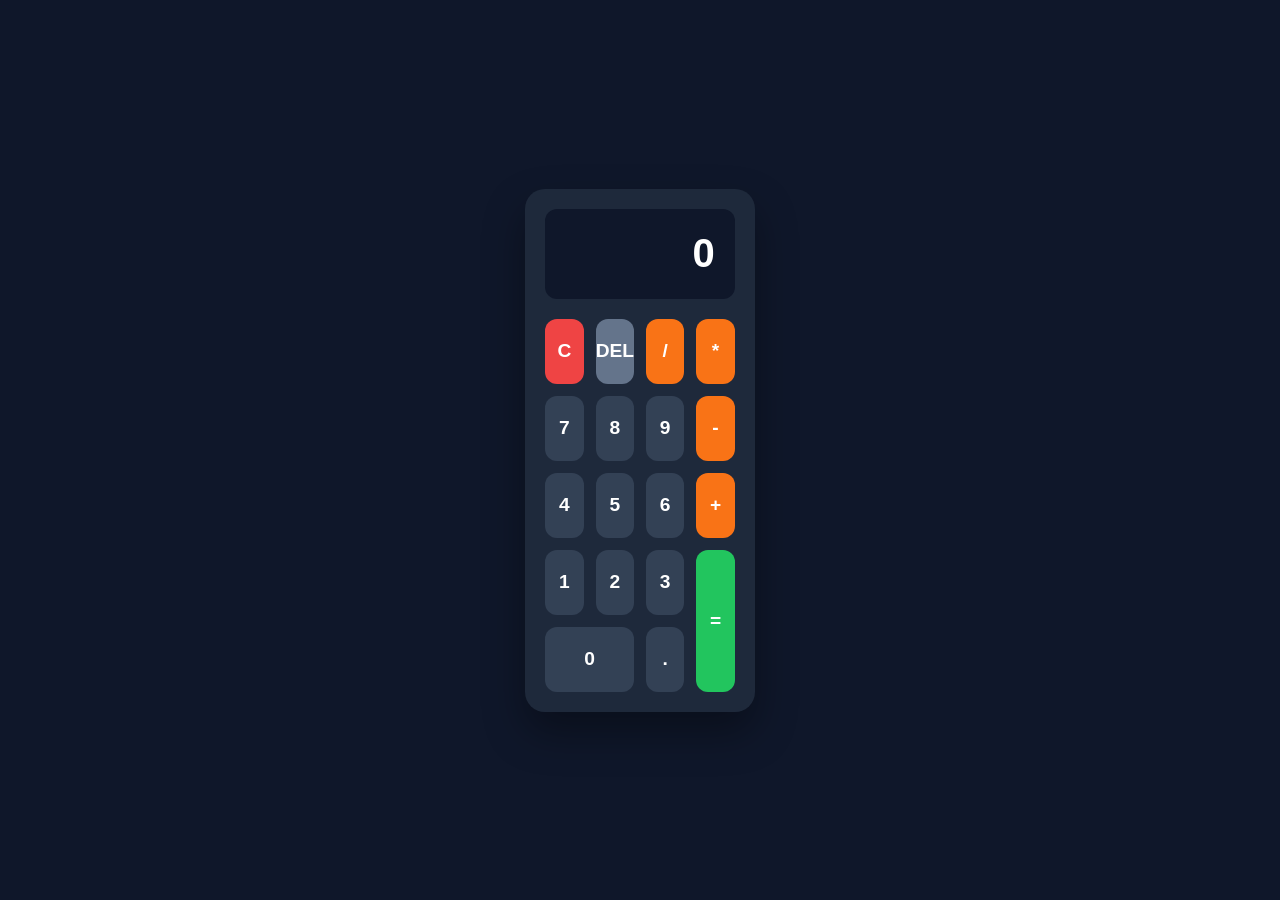
==== index.html @ e7bc676e "Build Nexsoft calculator application" ====
<!DOCTYPE html>
<html lang="en">
<head>
    <meta charset="UTF-8">
    <meta name="viewport" content="width=device-width, initial-scale=1.0">
    <title>Nexsoft Calculator App</title>
    <link rel="stylesheet" href="style.css">
</head>
<body>
    <!-- Calculator App -->
    <main class="calculator-page">
        <section class="calculator" aria-label="Calculator">
            <div class="calculator-display" id="calculatorDisplay">0</div>

            <div class="calculator-buttons">
                <button class="calculator-btn clear-btn" data-action="clear">C</button>
                <button class="calculator-btn delete-btn" data-action="delete">DEL</button>
                <button class="calculator-btn operator-btn" data-value="/">/</button>
                <button class="calculator-btn operator-btn" data-value="*">*</button>

                <button class="calculator-btn" data-value="7">7</button>
                <button class="calculator-btn" data-value="8">8</button>
                <button class="calculator-btn" data-value="9">9</button>
                <button class="calculator-btn operator-btn" data-value="-">-</button>

                <button class="calculator-btn" data-value="4">4</button>
                <button class="calculator-btn" data-value="5">5</button>
                <button class="calculator-btn" data-value="6">6</button>
                <button class="calculator-btn operator-btn" data-value="+">+</button>

                <button class="calculator-btn" data-value="1">1</button>
                <button class="calculator-btn" data-value="2">2</button>
                <button class="calculator-btn" data-value="3">3</button>
                <button class="calculator-btn equals-btn" data-action="equals">=</button>

                <button class="calculator-btn zero-btn" data-value="0">0</button>
                <button class="calculator-btn" data-value=".">.</button>
            </div>
        </section>
    </main>

    <script src="script.js"></script>
</body>
</html>
---- style.css ----
/* Reset */

* {
    margin: 0;
    padding: 0;
    box-sizing: border-box;
}

/* Page */

body {
    min-height: 100vh;
    display: flex;
    justify-content: center;
    align-items: center;
    font-family: Arial, Helvetica, sans-serif;
    background-color: #0f172a;
    color: #ffffff;
    padding: 20px;
}

/* Calculator Container */

.calculator {
    width: 100%;
    max-width: 400px;
    background-color: #1e293b;
    border-radius: 20px;
    padding: 20px;
    box-shadow: 0 20px 40px rgba(0, 0, 0, 0.35);
}

/* Display */

.calculator-display {
    width: 100%;
    min-height: 90px;
    background-color: #0f172a;
    border-radius: 12px;
    margin-bottom: 20px;
    padding: 20px;
    text-align: right;
    font-size: clamp(1.8rem, 5vw, 2.5rem);
    font-weight: bold;
    display: flex;
    justify-content: flex-end;
    align-items: center;
    overflow: hidden;
    word-break: break-all;
}

/* Button Grid */

.calculator-buttons {
    display: grid;
    grid-template-columns: repeat(4, 1fr);
    gap: 12px;
}

/* Buttons */

.calculator-btn {
    border: none;
    border-radius: 12px;
    background-color: #334155;
    color: #ffffff;
    font-size: 1.2rem;
    font-weight: 700;
    min-height: 65px;
    cursor: pointer;
    transition: transform 0.15s ease, opacity 0.15s ease;
}

/* Hover State */

.calculator-btn:hover {
    opacity: 0.9;
}

/* Active State */

.calculator-btn:active {
    transform: scale(0.96);
}

/* Operator Buttons */

.operator-btn {
    background-color: #f97316;
}

/* Equals Button */

.equals-btn {
    background-color: #22c55e;
    grid-row: span 2;
}

/* Clear Button */

.clear-btn {
    background-color: #ef4444;
}

/* Delete Button */

.delete-btn {
    background-color: #64748b;
}

/* Zero Button */

.zero-btn {
    grid-column: span 2;
}

/* Mobile */

@media (max-width: 480px) {
    .calculator {
        padding: 15px;
    }

    .calculator-btn {
        min-height: 60px;
        font-size: 1.1rem;
    }

    .calculator-display {
        min-height: 80px;
        padding: 15px;
    }
}
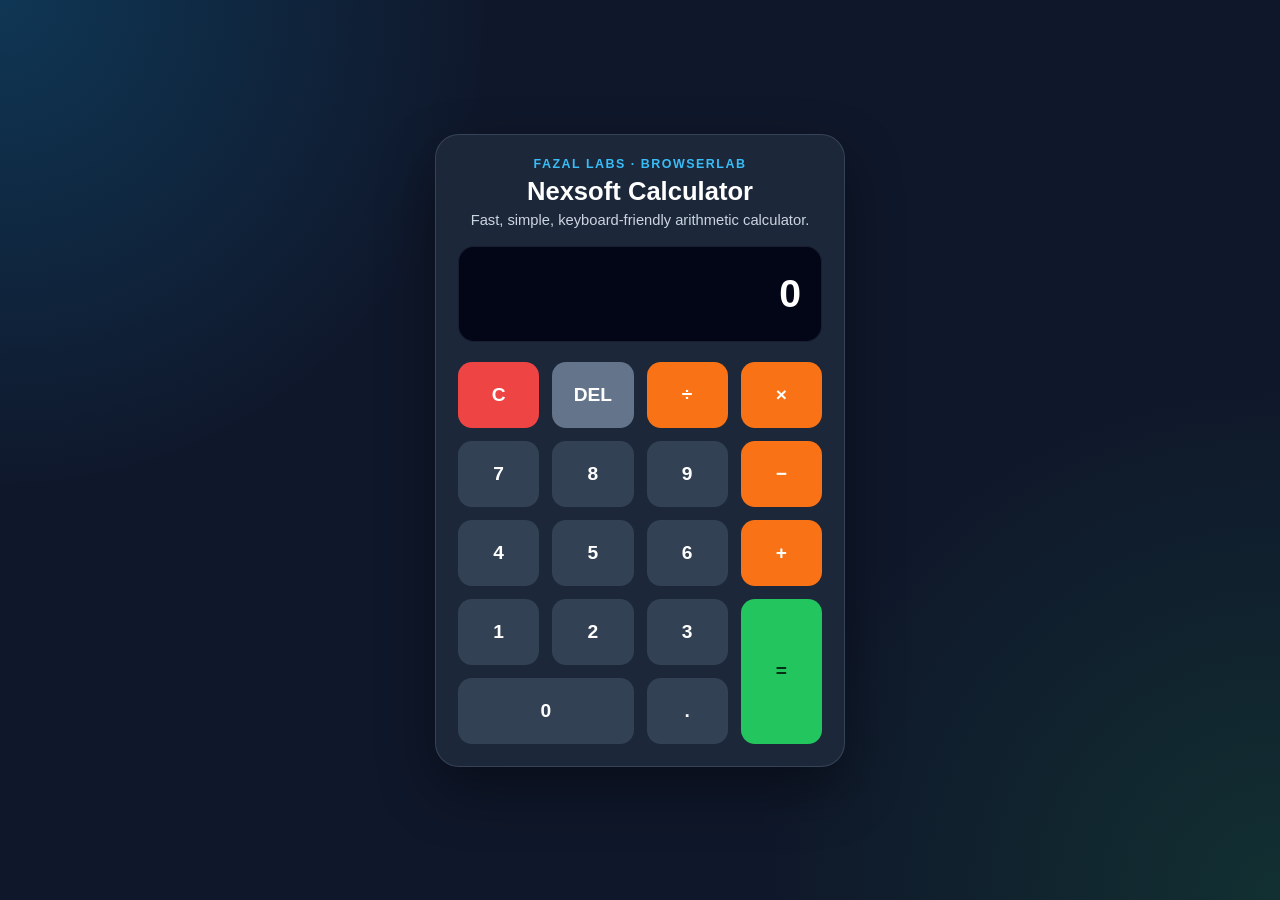
==== commit e7ce132c: "Polish calculator app accessibility and documentation" ====
--- a/index.html
+++ b/index.html
@@ -1,44 +1,63 @@
-<!DOCTYPE html>
+<!doctype html>
 <html lang="en">
+
 <head>
     <meta charset="UTF-8">
     <meta name="viewport" content="width=device-width, initial-scale=1.0">
+    <meta name="description"
+        content="A responsive Nexsoft calculator app built with HTML, CSS, and vanilla JavaScript.">
+
     <title>Nexsoft Calculator App</title>
+
     <link rel="stylesheet" href="style.css">
 </head>
+
 <body>
-    <!-- Calculator App -->
     <main class="calculator-page">
-        <section class="calculator" aria-label="Calculator">
-            <div class="calculator-display" id="calculatorDisplay">0</div>
+        <section class="calculator" aria-label="Calculator app">
+            <header class="calculator-header">
+                <p class="brand-label">Fazal Labs · BrowserLab</p>
+                <h1>Nexsoft Calculator</h1>
+                <p>Fast, simple, keyboard-friendly arithmetic calculator.</p>
+            </header>
+
+            <div class="calculator-display" id="calculatorDisplay" aria-live="polite" aria-label="Calculator display">
+                0
+            </div>
 
             <div class="calculator-buttons">
-                <button class="calculator-btn clear-btn" data-action="clear">C</button>
-                <button class="calculator-btn delete-btn" data-action="delete">DEL</button>
-                <button class="calculator-btn operator-btn" data-value="/">/</button>
-                <button class="calculator-btn operator-btn" data-value="*">*</button>
+                <button class="calculator-btn clear-btn" type="button" data-action="clear"
+                    aria-label="Clear calculator">C</button>
+                <button class="calculator-btn delete-btn" type="button" data-action="delete"
+                    aria-label="Delete last character">DEL</button>
+                <button class="calculator-btn operator-btn" type="button" data-value="/" aria-label="Divide">÷</button>
+                <button class="calculator-btn operator-btn" type="button" data-value="*"
+                    aria-label="Multiply">×</button>
 
-                <button class="calculator-btn" data-value="7">7</button>
-                <button class="calculator-btn" data-value="8">8</button>
-                <button class="calculator-btn" data-value="9">9</button>
-                <button class="calculator-btn operator-btn" data-value="-">-</button>
+                <button class="calculator-btn" type="button" data-value="7">7</button>
+                <button class="calculator-btn" type="button" data-value="8">8</button>
+                <button class="calculator-btn" type="button" data-value="9">9</button>
+                <button class="calculator-btn operator-btn" type="button" data-value="-"
+                    aria-label="Subtract">−</button>
 
-                <button class="calculator-btn" data-value="4">4</button>
-                <button class="calculator-btn" data-value="5">5</button>
-                <button class="calculator-btn" data-value="6">6</button>
-                <button class="calculator-btn operator-btn" data-value="+">+</button>
+                <button class="calculator-btn" type="button" data-value="4">4</button>
+                <button class="calculator-btn" type="button" data-value="5">5</button>
+                <button class="calculator-btn" type="button" data-value="6">6</button>
+                <button class="calculator-btn operator-btn" type="button" data-value="+" aria-label="Add">+</button>
 
-                <button class="calculator-btn" data-value="1">1</button>
-                <button class="calculator-btn" data-value="2">2</button>
-                <button class="calculator-btn" data-value="3">3</button>
-                <button class="calculator-btn equals-btn" data-action="equals">=</button>
+                <button class="calculator-btn" type="button" data-value="1">1</button>
+                <button class="calculator-btn" type="button" data-value="2">2</button>
+                <button class="calculator-btn" type="button" data-value="3">3</button>
+                <button class="calculator-btn equals-btn" type="button" data-action="equals"
+                    aria-label="Calculate result">=</button>
 
-                <button class="calculator-btn zero-btn" data-value="0">0</button>
-                <button class="calculator-btn" data-value=".">.</button>
+                <button class="calculator-btn zero-btn" type="button" data-value="0">0</button>
+                <button class="calculator-btn" type="button" data-value=".">.</button>
             </div>
         </section>
     </main>
 
     <script src="script.js"></script>
 </body>
+
 </html>
--- a/style.css
+++ b/style.css
@@ -1,133 +1,160 @@
-/* Reset */
-
 * {
-    margin: 0;
-    padding: 0;
-    box-sizing: border-box;
+  margin: 0;
+  padding: 0;
+  box-sizing: border-box;
 }
 
-/* Page */
-
 body {
-    min-height: 100vh;
-    display: flex;
-    justify-content: center;
-    align-items: center;
-    font-family: Arial, Helvetica, sans-serif;
-    background-color: #0f172a;
-    color: #ffffff;
-    padding: 20px;
+  min-height: 100vh;
+  font-family: Arial, Helvetica, sans-serif;
+  background:
+    radial-gradient(
+      circle at top left,
+      rgba(14, 165, 233, 0.22),
+      transparent 32%
+    ),
+    radial-gradient(
+      circle at bottom right,
+      rgba(34, 197, 94, 0.14),
+      transparent 34%
+    ),
+    #0f172a;
+  color: #ffffff;
 }
 
-/* Calculator Container */
+.calculator-page {
+  min-height: 100vh;
+  display: grid;
+  place-items: center;
+  padding: 20px;
+}
 
 .calculator {
-    width: 100%;
-    max-width: 400px;
-    background-color: #1e293b;
-    border-radius: 20px;
-    padding: 20px;
-    box-shadow: 0 20px 40px rgba(0, 0, 0, 0.35);
+  width: 100%;
+  max-width: 410px;
+  padding: 22px;
+  border: 1px solid rgba(148, 163, 184, 0.22);
+  border-radius: 24px;
+  background: rgba(30, 41, 59, 0.96);
+  box-shadow: 0 24px 55px rgba(0, 0, 0, 0.38);
 }
 
-/* Display */
+.calculator-header {
+  margin-bottom: 18px;
+  text-align: center;
+}
+
+.brand-label {
+  margin-bottom: 6px;
+  color: #38bdf8;
+  font-size: 0.78rem;
+  font-weight: 800;
+  letter-spacing: 0.12em;
+  text-transform: uppercase;
+}
+
+.calculator-header h1 {
+  margin-bottom: 6px;
+  font-size: 1.6rem;
+}
+
+.calculator-header p:last-child {
+  color: #cbd5e1;
+  font-size: 0.92rem;
+}
 
 .calculator-display {
-    width: 100%;
-    min-height: 90px;
-    background-color: #0f172a;
-    border-radius: 12px;
-    margin-bottom: 20px;
-    padding: 20px;
-    text-align: right;
-    font-size: clamp(1.8rem, 5vw, 2.5rem);
-    font-weight: bold;
-    display: flex;
-    justify-content: flex-end;
-    align-items: center;
-    overflow: hidden;
-    word-break: break-all;
+  width: 100%;
+  min-height: 96px;
+  margin-bottom: 20px;
+  padding: 20px;
+  border: 1px solid rgba(148, 163, 184, 0.15);
+  border-radius: 16px;
+  background: #020617;
+  color: #ffffff;
+  font-size: clamp(1.7rem, 5vw, 2.45rem);
+  font-weight: 800;
+  display: flex;
+  justify-content: flex-end;
+  align-items: center;
+  overflow: hidden;
+  text-align: right;
+  word-break: break-all;
 }
 
-/* Button Grid */
-
 .calculator-buttons {
-    display: grid;
-    grid-template-columns: repeat(4, 1fr);
-    gap: 12px;
+  display: grid;
+  grid-template-columns: repeat(4, 1fr);
+  gap: 13px;
 }
 
-/* Buttons */
-
 .calculator-btn {
-    border: none;
-    border-radius: 12px;
-    background-color: #334155;
-    color: #ffffff;
-    font-size: 1.2rem;
-    font-weight: 700;
-    min-height: 65px;
-    cursor: pointer;
-    transition: transform 0.15s ease, opacity 0.15s ease;
+  min-height: 66px;
+  border: 0;
+  border-radius: 14px;
+  background: #334155;
+  color: #ffffff;
+  font-size: 1.2rem;
+  font-weight: 800;
+  cursor: pointer;
+  transition:
+    transform 0.15s ease,
+    box-shadow 0.15s ease,
+    opacity 0.15s ease;
 }
 
-/* Hover State */
-
 .calculator-btn:hover {
-    opacity: 0.9;
+  opacity: 0.9;
+  box-shadow: 0 0 20px rgba(56, 189, 248, 0.18);
 }
 
-/* Active State */
+.calculator-btn:focus-visible {
+  outline: 3px solid #ffffff;
+  outline-offset: 3px;
+}
 
 .calculator-btn:active {
-    transform: scale(0.96);
+  transform: scale(0.96);
 }
 
-/* Operator Buttons */
-
 .operator-btn {
-    background-color: #f97316;
+  background: #f97316;
 }
 
-/* Equals Button */
-
 .equals-btn {
-    background-color: #22c55e;
-    grid-row: span 2;
+  grid-row: span 2;
+  background: #22c55e;
+  color: #052e16;
 }
 
-/* Clear Button */
-
 .clear-btn {
-    background-color: #ef4444;
+  background: #ef4444;
 }
 
-/* Delete Button */
-
 .delete-btn {
-    background-color: #64748b;
+  background: #64748b;
 }
 
-/* Zero Button */
-
 .zero-btn {
-    grid-column: span 2;
+  grid-column: span 2;
 }
 
-/* Mobile */
+@media (max-width: 480px) {
+  .calculator-page {
+    padding: 14px;
+  }
 
-@media (max-width: 480px) {
-    .calculator {
-        padding: 15px;
-    }
+  .calculator {
+    padding: 16px;
+  }
 
-    .calculator-btn {
-        min-height: 60px;
-        font-size: 1.1rem;
-    }
+  .calculator-btn {
+    min-height: 60px;
+    font-size: 1.1rem;
+  }
 
-    .calculator-display {
-        min-height: 80px;
-        padding: 15px;
-    }
-}+  .calculator-display {
+    min-height: 82px;
+    padding: 16px;
+  }
+}
